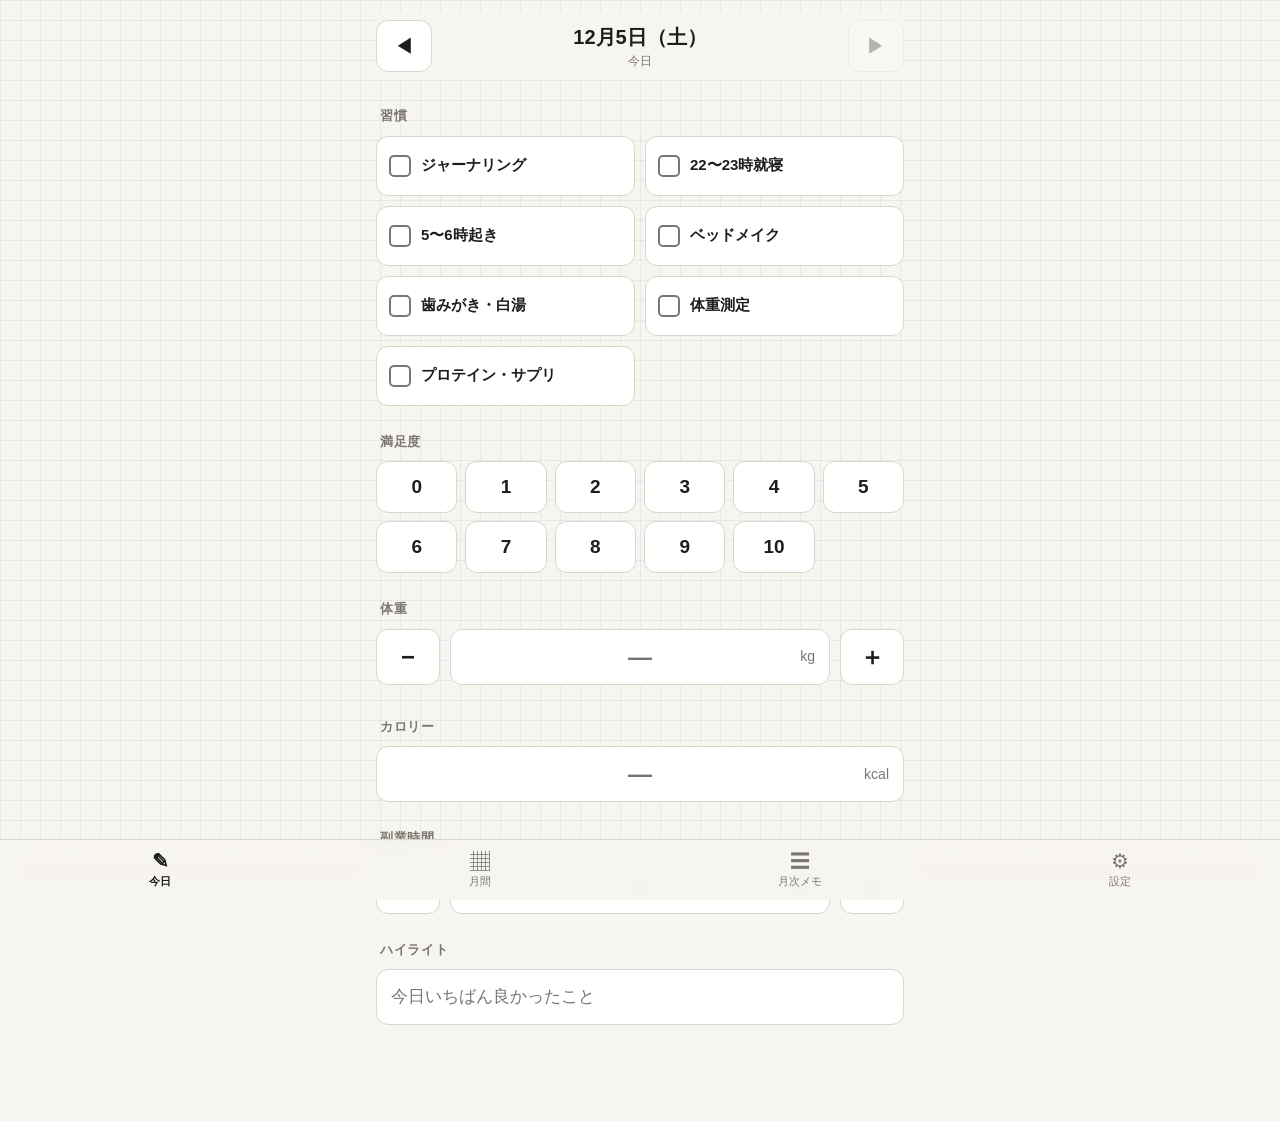
==== index.html @ 38d529c4 "ジャーナルPWA フェーズ1 Co-Authored-By: Claude Opus 5.5 <noreply@anthropic.com> Claude-Session: https://claud" ====
<!doctype html>
<html lang="ja">
<head>
<meta charset="utf-8">
<meta name="viewport" content="width=device-width, initial-scale=1, viewport-fit=cover">
<meta name="theme-color" content="#f7f5ef" media="(prefers-color-scheme: light)">
<meta name="theme-color" content="#16171a" media="(prefers-color-scheme: dark)">
<meta name="apple-mobile-web-app-capable" content="yes">
<meta name="mobile-web-app-capable" content="yes">
<meta name="apple-mobile-web-app-status-bar-style" content="default">
<meta name="apple-mobile-web-app-title" content="ジャーナル">
<title>ジャーナル</title>
<link rel="manifest" href="manifest.webmanifest">
<link rel="apple-touch-icon" href="icons/icon-180.png">
<link rel="icon" href="icons/icon-192.png">
<link rel="stylesheet" href="style.css">
</head>
<body>
<main id="view" aria-live="polite"></main>

<nav class="tabbar" id="tabbar">
  <button data-tab="day" class="active"><span class="ti">✎</span>今日</button>
  <button data-tab="month"><span class="ti">▦</span>月間</button>
  <button data-tab="memo"><span class="ti">☰</span>月次メモ</button>
  <button data-tab="settings"><span class="ti">⚙</span>設定</button>
</nav>

<div id="toast" class="toast" role="status"></div>

<script src="app.js"></script>
</body>
</html>
---- style.css ----
:root {
  --bg: #f7f5ef;
  --grid-line: rgba(80, 110, 140, 0.09);
  --surface: #ffffff;
  --text: #1d1d1f;
  --muted: #7a7770;
  --line: #d9d5cb;
  --ink: #1d1d1f;          /* 黒塗り */
  --ink-text: #ffffff;
  --accent: #2f5d8a;
  --sat: #2b6cb0;
  --sun: #c0392b;
  --carried: #a8a59d;
  --radius: 14px;
  color-scheme: light;
}
@media (prefers-color-scheme: dark) {
  :root {
    --bg: #16171a;
    --grid-line: rgba(180, 200, 230, 0.06);
    --surface: #212328;
    --text: #ececec;
    --muted: #9a9a9a;
    --line: #3a3d44;
    --ink: #e9e6dc;        /* ダークでは「塗り」を明るく */
    --ink-text: #16171a;
    --accent: #8db4dc;
    --sat: #7fb0e6;
    --sun: #ee7d70;
    --carried: #6c6c6c;
    color-scheme: dark;
  }
}

* { box-sizing: border-box; -webkit-tap-highlight-color: transparent; }
html, body { margin: 0; }
body {
  background-color: var(--bg);
  /* 方眼ノート風（控えめ） */
  background-image:
    linear-gradient(var(--grid-line) 1px, transparent 1px),
    linear-gradient(90deg, var(--grid-line) 1px, transparent 1px);
  background-size: 20px 20px;
  background-attachment: fixed;
  color: var(--text);
  font-family: -apple-system, BlinkMacSystemFont, "Hiragino Sans", "Hiragino Kaku Gothic ProN", "Noto Sans JP", sans-serif;
  font-size: 16px;
  line-height: 1.5;
  padding: env(safe-area-inset-top) 0 0;
  -webkit-text-size-adjust: 100%;
}
main {
  max-width: 560px;
  margin: 0 auto;
  padding: 12px 16px calc(96px + env(safe-area-inset-bottom));
}
button { font: inherit; color: inherit; cursor: pointer; }
input, textarea { font: inherit; font-size: 17px; color: var(--text); }

h2 {
  font-size: 13px;
  font-weight: 600;
  color: var(--muted);
  letter-spacing: .05em;
  margin: 26px 4px 10px;
}
.card {
  background: var(--surface);
  border: 1px solid var(--line);
  border-radius: var(--radius);
  padding: 14px;
}

/* ---------- 日付バー ---------- */
.datebar {
  display: grid;
  grid-template-columns: 56px 1fr 56px;
  align-items: center;
  gap: 8px;
  position: sticky;
  top: env(safe-area-inset-top);
  z-index: 5;
  background: var(--bg);
  padding: 8px 0;
}
.navbtn {
  height: 52px;
  border-radius: 12px;
  border: 1px solid var(--line);
  background: var(--surface);
  font-size: 20px;
}
.navbtn:disabled { opacity: .3; }
.datelabel {
  position: relative;
  text-align: center;
  font-size: 20px;
  font-weight: 700;
}
.datelabel small { display: block; font-size: 12px; font-weight: 500; color: var(--muted); }
.datelabel input[type=date] {
  position: absolute; inset: 0; opacity: 0; width: 100%; height: 100%;
}
.backtoday {
  display: block; margin: 2px auto 0; border: 0; background: none;
  color: var(--accent); font-size: 14px; padding: 6px 10px;
}

/* ---------- 習慣 ---------- */
.habits { display: grid; grid-template-columns: 1fr 1fr; gap: 10px; }
.habit {
  min-height: 60px;
  padding: 10px 12px;
  border-radius: 12px;
  border: 1.5px solid var(--line);
  background: var(--surface);
  text-align: left;
  font-size: 15px;
  font-weight: 600;
  display: flex; align-items: center; gap: 10px;
  transition: background .12s, color .12s;
}
.habit .box {
  flex: 0 0 22px; height: 22px; border-radius: 5px;
  border: 2px solid var(--muted);
}
.habit[aria-pressed=true] { background: var(--ink); color: var(--ink-text); border-color: var(--ink); }
.habit[aria-pressed=true] .box { background: var(--ink-text); border-color: var(--ink-text); }

/* ---------- 満足度 ---------- */
.sat { display: grid; grid-template-columns: repeat(6, 1fr); gap: 8px; }
.sat button {
  height: 52px; border-radius: 12px;
  border: 1.5px solid var(--line); background: var(--surface);
  font-size: 19px; font-weight: 700;
}
.sat button[aria-pressed=true] { background: var(--sat); border-color: var(--sat); color: #fff; }

/* ---------- 数値行 ---------- */
.numrow { display: grid; grid-template-columns: 64px 1fr 64px; gap: 10px; align-items: center; }
.step {
  height: 56px; border-radius: 12px; border: 1.5px solid var(--line);
  background: var(--surface); font-size: 24px; font-weight: 600;
}
.numfield {
  position: relative;
  display: flex; align-items: center; justify-content: center;
  height: 56px; border-radius: 12px; border: 1.5px solid var(--line);
  background: var(--surface);
}
.numfield input, .numfield output {
  width: 100%; height: 100%; border: 0; background: transparent;
  text-align: center; font-size: 24px; font-weight: 700; padding: 0 44px;
  display: flex; align-items: center; justify-content: center;
}
.numfield input:focus { outline: none; }
.numfield:focus-within { border-color: var(--accent); }
.numfield .unit {
  position: absolute; right: 14px; font-size: 14px; color: var(--muted); pointer-events: none;
}
.numfield.carried input { color: var(--carried); }
.hint { font-size: 13px; color: var(--muted); margin: 6px 4px 0; display: flex; justify-content: space-between; align-items: center; gap: 8px; }
.linkbtn { border: 0; background: none; color: var(--accent); font-size: 14px; padding: 6px 4px; }

.textfield {
  width: 100%; height: 56px; padding: 0 14px;
  border-radius: 12px; border: 1.5px solid var(--line); background: var(--surface);
}
.textfield:focus, textarea:focus { outline: none; border-color: var(--accent); }

/* ---------- 月ナビ ---------- */
.monthbar { display: grid; grid-template-columns: 56px 1fr 56px; gap: 8px; align-items: center; padding: 8px 0; }
.monthbar .title { text-align: center; font-size: 20px; font-weight: 700; }

/* ---------- サマリー ---------- */
.stats { display: grid; grid-template-columns: 1fr 1fr; gap: 10px; }
.stat { background: var(--surface); border: 1px solid var(--line); border-radius: 12px; padding: 10px 12px; }
.stat .k { font-size: 12px; color: var(--muted); }
.stat .v { font-size: 22px; font-weight: 700; font-variant-numeric: tabular-nums; }
.stat .v small { font-size: 13px; font-weight: 500; color: var(--muted); margin-left: 2px; }

/* ---------- 月間グリッド ---------- */
.gridwrap {
  margin-top: 14px;
  overflow-x: auto;
  -webkit-overflow-scrolling: touch;
  background: var(--surface);
  border: 1px solid var(--line);
  border-radius: var(--radius);
}
table.mg { border-collapse: collapse; font-size: 13px; font-variant-numeric: tabular-nums; }
.mg th, .mg td { border: 1px solid var(--line); padding: 0; text-align: center; white-space: nowrap; }
.mg thead th { font-weight: 600; color: var(--muted); font-size: 11px; padding: 4px 3px; vertical-align: bottom; background: var(--surface); }
.mg thead th.hcol { writing-mode: vertical-rl; text-orientation: upright; letter-spacing: -.05em; height: 108px; width: 28px; padding: 4px 0; text-align: left; }
.mg .d {
  position: sticky; left: 0; z-index: 1;
  background: var(--surface);
  min-width: 46px; padding: 0 4px; font-weight: 600; text-align: right;
}
.mg .d small { font-size: 10px; color: var(--muted); margin-left: 2px; font-weight: 500; }
.mg tr.wd-sun .d small { color: var(--sun); }
.mg tr.wd-sat .d small { color: var(--sat); }
.mg td.c { width: 28px; height: 28px; }
.mg td.c.on { background: var(--ink); }
.mg td.n { padding: 0 6px; min-width: 40px; }
.mg td.hl { text-align: left; padding: 0 8px; min-width: 12em; }
.mg tr.future td:not(.d) { opacity: .35; }
.mg tr.today .d { color: var(--accent); }
.mg tbody tr { cursor: pointer; }
.mg tfoot td { font-size: 11px; color: var(--muted); padding: 4px 2px; }
.gridnote { font-size: 12px; color: var(--muted); margin: 8px 4px; }

/* ---------- メモ ---------- */
.memo label { display: block; font-size: 13px; font-weight: 600; color: var(--muted); margin: 18px 4px 6px; }
.memo textarea {
  width: 100%; min-height: 84px; padding: 12px 14px; resize: vertical;
  border-radius: 12px; border: 1.5px solid var(--line); background: var(--surface); line-height: 1.6;
}
.kpt-k { color: #3a8a5c !important; }
.kpt-p { color: #b8573a !important; }
.kpt-t { color: var(--accent) !important; }

/* ---------- 設定 ---------- */
.hlist { display: flex; flex-direction: column; gap: 8px; }
.hrow { display: grid; grid-template-columns: 1fr 44px 44px 64px; gap: 6px; align-items: center; }
.hrow input { height: 48px; padding: 0 12px; border-radius: 10px; border: 1.5px solid var(--line); background: var(--surface); min-width: 0; }
.hrow button, .smallbtn { height: 48px; border-radius: 10px; border: 1.5px solid var(--line); background: var(--surface); font-size: 14px; }
.hrow button:disabled { opacity: .3; }
.addrow { display: grid; grid-template-columns: 1fr 80px; gap: 6px; margin-top: 10px; }
.addrow input { height: 48px; padding: 0 12px; border-radius: 10px; border: 1.5px dashed var(--line); background: var(--surface); min-width: 0; }
.bigbtn {
  display: block; width: 100%; height: 54px; margin-top: 10px;
  border-radius: 12px; border: 1.5px solid var(--line); background: var(--surface);
  font-size: 16px; font-weight: 600;
}
.bigbtn.primary { background: var(--ink); color: var(--ink-text); border-color: var(--ink); }
.bigbtn.danger { color: var(--sun); }
.note { font-size: 13px; color: var(--muted); margin: 8px 4px 0; }
.archived { margin-top: 10px; font-size: 14px; color: var(--muted); }
.archived button { margin-left: 6px; height: 36px; padding: 0 10px; border-radius: 8px; border: 1px solid var(--line); background: var(--surface); }

/* ---------- タブバー ---------- */
.tabbar {
  position: fixed; left: 0; right: 0; bottom: 0; z-index: 10;
  display: grid; grid-template-columns: repeat(4, 1fr);
  background: color-mix(in srgb, var(--bg) 92%, transparent);
  -webkit-backdrop-filter: blur(10px); backdrop-filter: blur(10px);
  border-top: 1px solid var(--line);
  padding-bottom: env(safe-area-inset-bottom);
}
.tabbar button {
  border: 0; background: none; height: 60px; font-size: 11px; color: var(--muted);
  display: flex; flex-direction: column; align-items: center; justify-content: center; gap: 2px;
}
.tabbar .ti { font-size: 20px; line-height: 1; }
.tabbar button.active { color: var(--text); font-weight: 700; }

/* ---------- トースト ---------- */
.toast {
  position: fixed; left: 50%; bottom: calc(80px + env(safe-area-inset-bottom));
  transform: translateX(-50%) translateY(20px);
  background: var(--ink); color: var(--ink-text);
  padding: 10px 18px; border-radius: 999px; font-size: 14px;
  opacity: 0; pointer-events: none; transition: opacity .2s, transform .2s;
  max-width: calc(100% - 32px);
}
.toast.show { opacity: 1; transform: translateX(-50%) translateY(0); }
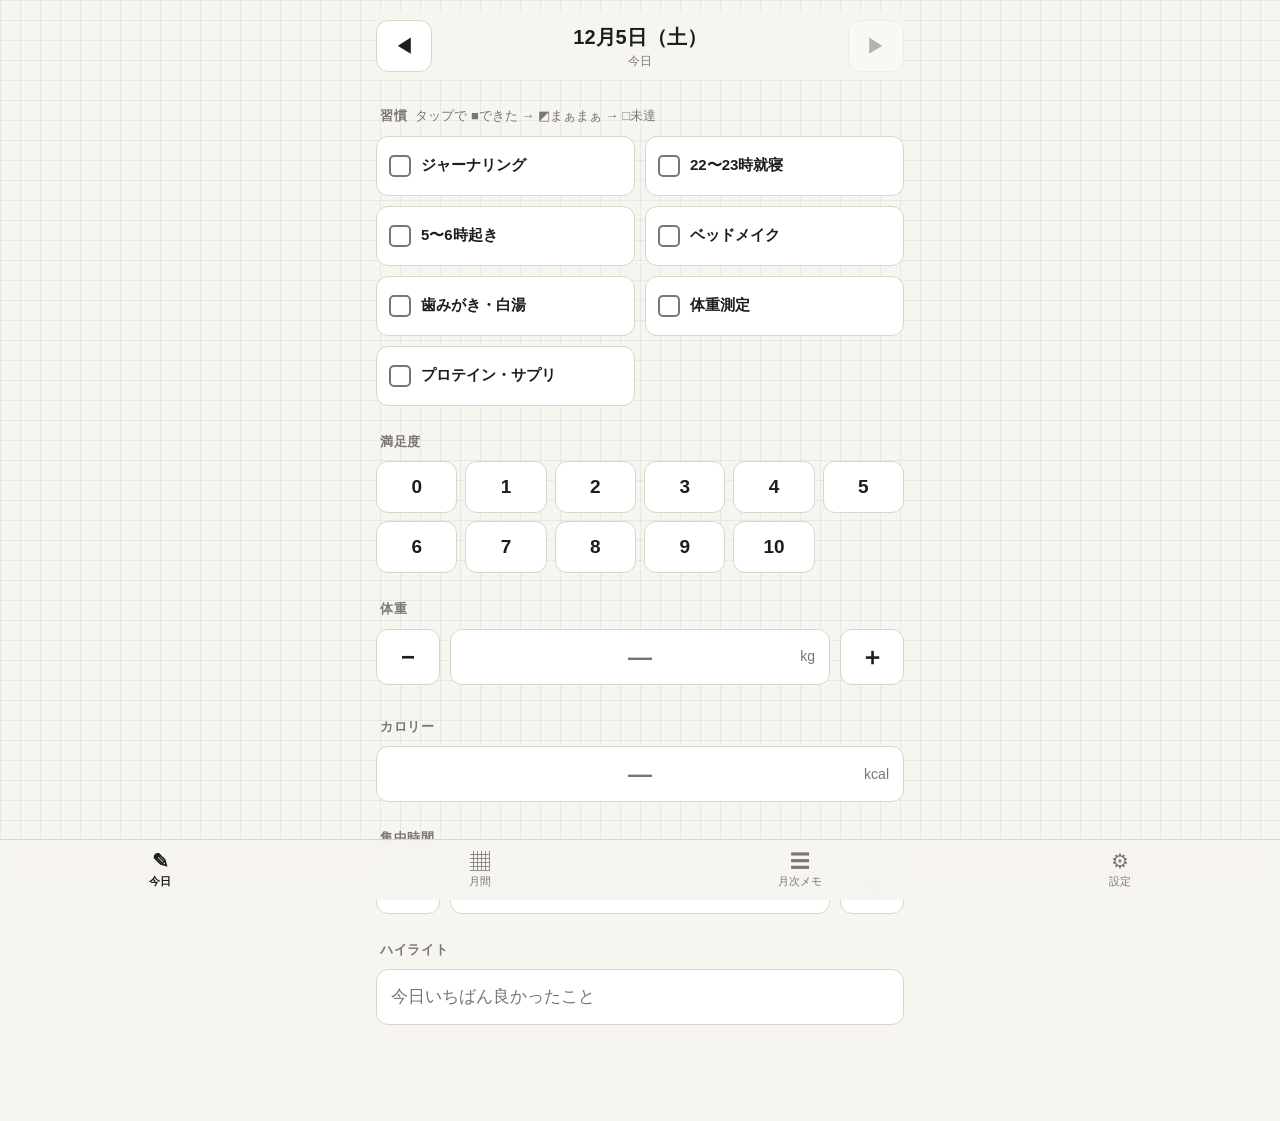
==== commit 7ac95afe: "ダブルタップ拡大を無効化、集中時間を回転式ピッカーで選べるように Co-Authored-By: Claude Opus 5.5 <noreply@anthropic.com> Claude-Sess" ====
--- a/index.html
+++ b/index.html
@@ -2,7 +2,7 @@
 <html lang="ja">
 <head>
 <meta charset="utf-8">
-<meta name="viewport" content="width=device-width, initial-scale=1, viewport-fit=cover">
+<meta name="viewport" content="width=device-width, initial-scale=1, maximum-scale=1, viewport-fit=cover">
 <meta name="theme-color" content="#f7f5ef" media="(prefers-color-scheme: light)">
 <meta name="theme-color" content="#16171a" media="(prefers-color-scheme: dark)">
 <meta name="apple-mobile-web-app-capable" content="yes">
--- a/style.css
+++ b/style.css
@@ -33,6 +33,8 @@
 }
 
 * { box-sizing: border-box; -webkit-tap-highlight-color: transparent; }
+/* ダブルタップで拡大しないように */
+html, body, button, input, select, textarea, label, a, table { touch-action: manipulation; }
 html, body { margin: 0; }
 body {
   background-color: var(--bg);
@@ -124,8 +126,12 @@
   flex: 0 0 22px; height: 22px; border-radius: 5px;
   border: 2px solid var(--muted);
 }
-.habit[aria-pressed=true] { background: var(--ink); color: var(--ink-text); border-color: var(--ink); }
-.habit[aria-pressed=true] .box { background: var(--ink-text); border-color: var(--ink-text); }
+.habit[data-state=full] { background: var(--ink); color: var(--ink-text); border-color: var(--ink); }
+.habit[data-state=full] .box { background: var(--ink-text); border-color: var(--ink-text); }
+/* まぁまぁ：枠を濃く、チェック欄は斜め半分塗り */
+.habit[data-state=half] { border-color: var(--ink); border-width: 2px; }
+.habit[data-state=half] .box { border-color: var(--ink); background: linear-gradient(135deg, var(--ink) 50%, transparent 50%); }
+h2 .legend { font-weight: 500; letter-spacing: 0; margin-left: 8px; }
 
 /* ---------- 満足度 ---------- */
 .sat { display: grid; grid-template-columns: repeat(6, 1fr); gap: 8px; }
@@ -201,7 +207,8 @@
 .mg tr.wd-sun .d small { color: var(--sun); }
 .mg tr.wd-sat .d small { color: var(--sat); }
 .mg td.c { width: 28px; height: 28px; }
-.mg td.c.on { background: var(--ink); }
+.mg td.c.full { background: var(--ink); }
+.mg td.c.half { background: linear-gradient(135deg, var(--ink) 50%, transparent 50%); }
 .mg td.n { padding: 0 6px; min-width: 40px; }
 .mg td.hl { text-align: left; padding: 0 8px; min-width: 12em; }
 .mg tr.future td:not(.d) { opacity: .35; }
@@ -265,3 +272,12 @@
   max-width: calc(100% - 32px);
 }
 .toast.show { opacity: 1; transform: translateX(-50%) translateY(0); }
+
+/* 集中時間：数字部分をタップすると回転式で選べる（透明なselectを重ねる） */
+.pickfield select {
+  position: absolute; inset: 0; width: 100%; height: 100%;
+  opacity: 0; font-size: 16px; border: 0; -webkit-appearance: none; appearance: none;
+}
+.pickfield::after {
+  content: '▾'; position: absolute; left: 14px; font-size: 13px; color: var(--muted); pointer-events: none;
+}
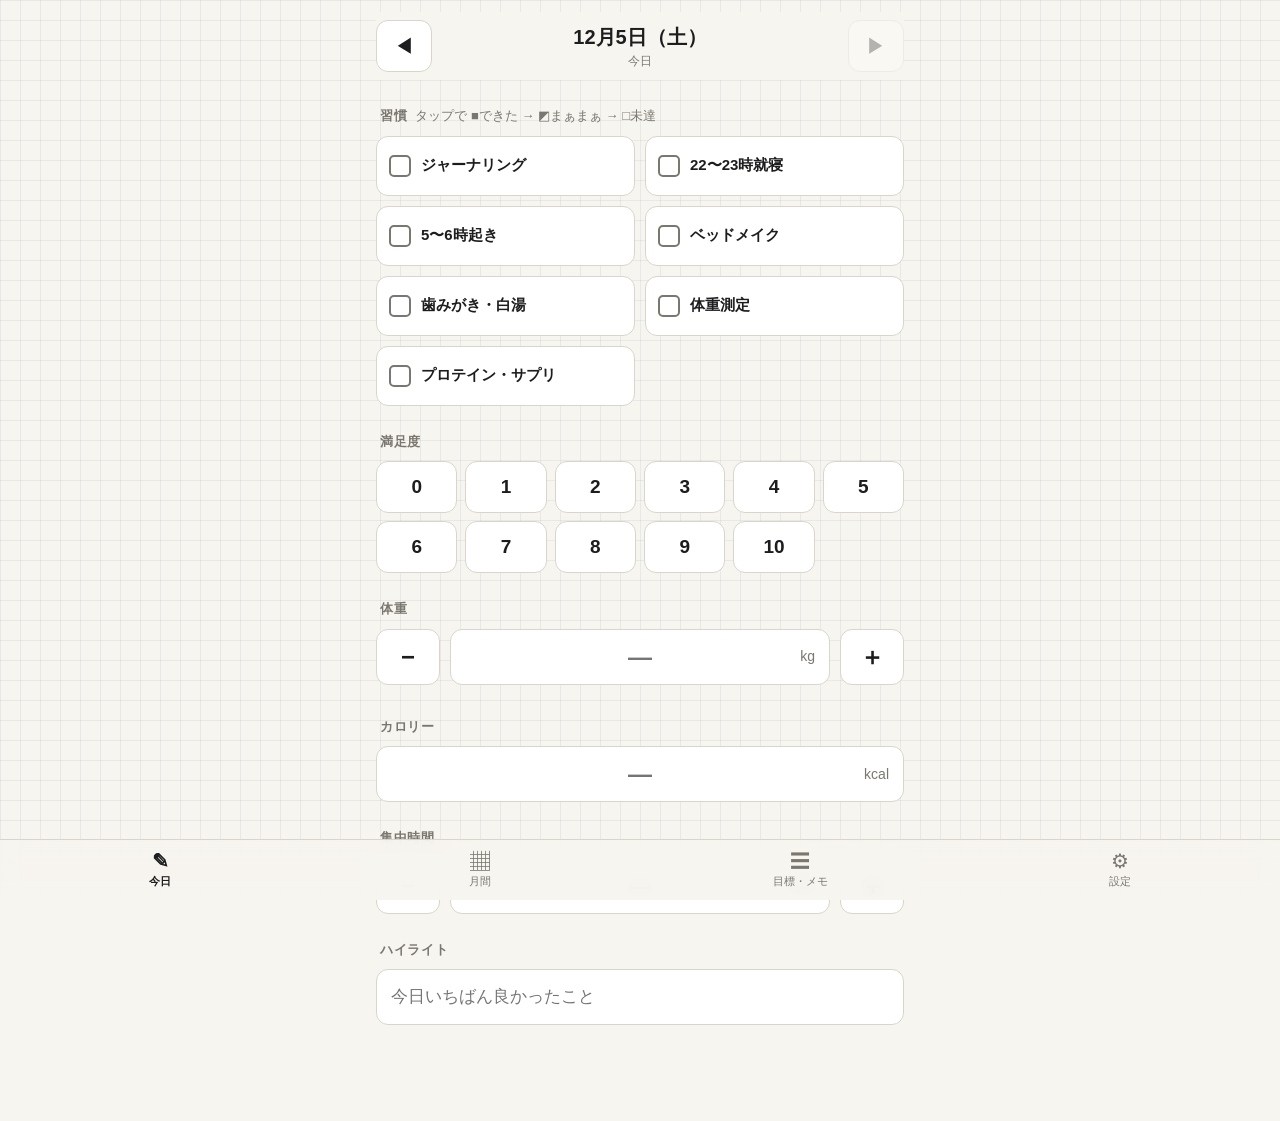
==== commit 628cc852: "年間目標スペースを追加し、年月をピッカー/スワイプで移動できるように - 「目標・メモ」タブに年ごとの目標（テーマ・年間目標・やりたいこと）を追加。月間ページにも表示 - データは years に保存" ====
--- a/index.html
+++ b/index.html
@@ -21,7 +21,7 @@
 <nav class="tabbar" id="tabbar">
   <button data-tab="day" class="active"><span class="ti">✎</span>今日</button>
   <button data-tab="month"><span class="ti">▦</span>月間</button>
-  <button data-tab="memo"><span class="ti">☰</span>月次メモ</button>
+  <button data-tab="memo"><span class="ti">☰</span>目標・メモ</button>
   <button data-tab="settings"><span class="ti">⚙</span>設定</button>
 </nav>
 
--- a/style.css
+++ b/style.css
@@ -176,7 +176,15 @@
 
 /* ---------- 月ナビ ---------- */
 .monthbar { display: grid; grid-template-columns: 56px 1fr 56px; gap: 8px; align-items: center; padding: 8px 0; }
-.monthbar .title { text-align: center; font-size: 20px; font-weight: 700; }
+.monthbar .title { position: relative; text-align: center; font-size: 20px; font-weight: 700; touch-action: pan-y; }
+.monthbar .title small { display: block; font-size: 12px; font-weight: 500; color: var(--muted); }
+.monthbar .title input[type=month] {
+  position: absolute; inset: 0; opacity: 0; width: 100%; height: 100%; font-size: 16px;
+  border: 0; -webkit-appearance: none; appearance: none;
+}
+.memo + h2, .yearhead { margin-top: 26px; }
+.yearmemo label:first-child { margin-top: 6px; }
+.memo textarea#year-theme { min-height: 0; height: 52px; }
 
 /* ---------- サマリー ---------- */
 .stats { display: grid; grid-template-columns: 1fr 1fr; gap: 10px; }
@@ -281,3 +289,10 @@
 .pickfield::after {
   content: '▾'; position: absolute; left: 14px; font-size: 13px; color: var(--muted); pointer-events: none;
 }
+
+/* 月間ページ下の月次メモ（表示のみ・タップで編集へ） */
+.memoview { cursor: pointer; }
+.mv-item + .mv-item { margin-top: 12px; padding-top: 12px; border-top: 1px dashed var(--line); }
+.mv-k { font-size: 12px; font-weight: 600; color: var(--muted); }
+.mv-v { white-space: pre-wrap; line-height: 1.6; margin-top: 2px; }
+.mv-empty { color: var(--muted); font-size: 14px; }
